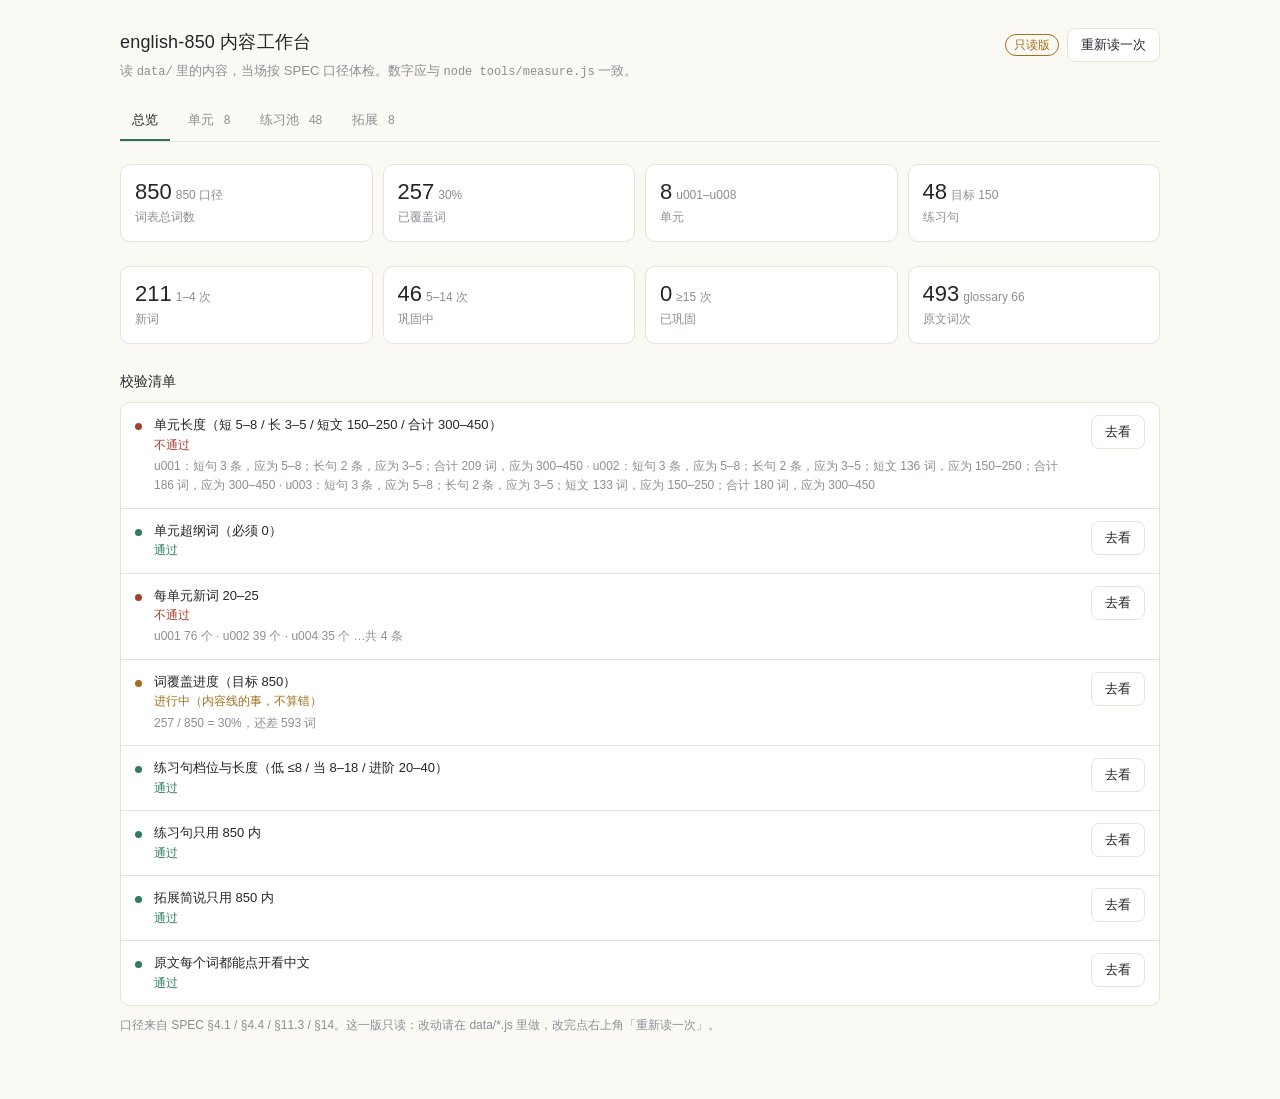
==== admin.html @ 1ea9551f "feat(v9.7): 工作台移到根目录并容错读 data/；练习屏去标题去说明、屏底改谚语+按钮；发音方案入库" ====
<!doctype html>
<html lang="zh-CN">
<head>
<meta charset="utf-8">
<meta name="viewport" content="width=device-width, initial-scale=1">
<title>english-850 内容工作台（只读）</title>
<style>
:root {
  --bg: #fbf9f4;
  --card: #ffffff;
  --ink: #23262a;
  --muted: #8a8f96;
  --line: #e8e3d8;
  --soft: #f2efe7;
  --accent: #2f6f5e;
  --ok: #2f7d5d;
  --ok-bg: #e8f3ee;
  --warn: #a2701c;
  --warn-bg: #fbf1de;
  --bad: #a8402f;
  --bad-bg: #fbeae6;
}
@media (prefers-color-scheme: dark) {
  :root {
    --bg: #17191c; --card: #1d2024; --ink: #e7e4de; --muted: #93999f; --line: #2a2e34;
    --soft: #202429; --accent: #6cc09a; --ok: #6cc09a; --ok-bg: #1b2a24;
    --warn: #d9a154; --warn-bg: #2b2418; --bad: #e08b7b; --bad-bg: #2c1f1c;
  }
}
* { box-sizing: border-box; }
html, body { margin: 0; background: var(--bg); color: var(--ink); }
body {
  font-family: -apple-system, "Segoe UI", "PingFang SC", "Microsoft YaHei", sans-serif;
  font-size: 14px;
  line-height: 1.6;
  -webkit-text-size-adjust: 100%;
}
.wrap { max-width: 1080px; margin: 0 auto; padding: 28px 20px 64px; }

h1 { font-size: 18px; font-weight: 500; margin: 0 0 4px; letter-spacing: .01em; }
.sub { color: var(--muted); font-size: 13px; margin: 0; }
.top { display: flex; align-items: flex-start; gap: 16px; flex-wrap: wrap; margin-bottom: 20px; }
.top-act { margin-left: auto; display: flex; gap: 8px; align-items: center; }
.tag {
  display: inline-block; padding: 1px 8px; border-radius: 999px;
  font-size: 12px; line-height: 18px; border: 1px solid var(--line); color: var(--muted);
}
.tag-ro { color: var(--warn); border-color: var(--warn); }

button {
  font-family: inherit; font-size: 13px; color: var(--ink);
  background: var(--card); border: 1px solid var(--line);
  border-radius: 8px; padding: 7px 13px; cursor: pointer;
}
button:hover { border-color: var(--muted); }
button:active { background: var(--soft); }

.tabs { display: flex; gap: 6px; flex-wrap: wrap; border-bottom: 1px solid var(--line); margin-bottom: 22px; }
.tab {
  border: 0; border-bottom: 2px solid transparent; border-radius: 0;
  background: transparent; color: var(--muted); padding: 9px 12px 10px;
}
.tab[aria-selected="true"] { color: var(--ink); border-bottom-color: var(--accent); }
.tab .n { color: var(--muted); font-size: 12px; margin-left: 6px; }

.stats { display: grid; grid-template-columns: repeat(auto-fit, minmax(150px, 1fr)); gap: 10px; margin-bottom: 24px; }
.stat { background: var(--card); border: 1px solid var(--line); border-radius: 10px; padding: 13px 14px; }
.stat b { display: block; font-size: 22px; font-weight: 500; line-height: 1.25; }
.stat span { color: var(--muted); font-size: 12px; }
.stat em { font-style: normal; color: var(--muted); font-size: 12px; margin-left: 4px; }

h2 { font-size: 14px; font-weight: 500; margin: 26px 0 10px; }
h2 .hint { color: var(--muted); font-weight: 400; font-size: 12px; margin-left: 8px; }

.rules { border: 1px solid var(--line); border-radius: 10px; overflow: hidden; background: var(--card); }
.rule { display: flex; gap: 12px; padding: 12px 14px; border-bottom: 1px solid var(--line); align-items: flex-start; }
.rule:last-child { border-bottom: 0; }
.rule .dot { flex: 0 0 auto; width: 7px; height: 7px; border-radius: 50%; margin-top: 8px; background: var(--muted); }
.rule.ok .dot { background: var(--ok); }
.rule.bad .dot { background: var(--bad); }
.rule.todo .dot { background: var(--warn); }
.rule .body { flex: 1; min-width: 0; }
.rule .name { font-size: 13px; }
.rule .state { font-size: 12px; color: var(--muted); }
.rule.ok .state { color: var(--ok); }
.rule.bad .state { color: var(--bad); }
.rule.todo .state { color: var(--warn); }
.rule .detail { color: var(--muted); font-size: 12px; margin-top: 2px; word-break: break-word; }
.rule .go { flex: 0 0 auto; }

.tablewrap { border: 1px solid var(--line); border-radius: 10px; background: var(--card); overflow-x: auto; }
table { border-collapse: collapse; width: 100%; font-size: 13px; }
th, td { padding: 9px 10px; text-align: left; border-bottom: 1px solid var(--line); vertical-align: top; }
th { font-weight: 500; color: var(--muted); font-size: 12px; white-space: nowrap; background: var(--soft); }
tr:last-child td { border-bottom: 0; }
td.num, th.num { text-align: right; font-variant-numeric: tabular-nums; white-space: nowrap; }
td.id { font-variant-numeric: tabular-nums; color: var(--muted); white-space: nowrap; }
tr.row { cursor: pointer; }
tr.row:hover td { background: var(--soft); }
tr.row.bad td:first-child { box-shadow: inset 2px 0 0 var(--bad); }
td.bad { color: var(--bad); font-weight: 500; }
td.ok { color: var(--ok); }
td.nw { white-space: nowrap; }
td .why { display: block; color: var(--muted); font-size: 11px; font-weight: 400; }
tr.detail td { background: var(--soft); font-size: 12px; color: var(--muted); }
tr.detail[hidden] { display: none; }
.chips { display: flex; flex-wrap: wrap; gap: 5px; margin: 4px 0 8px; }
.chip { border: 1px solid var(--line); border-radius: 6px; padding: 1px 7px; font-size: 12px; background: var(--card); color: var(--ink); }
.chip.bad { color: var(--bad); border-color: var(--bad); }
.dlabel { color: var(--ink); font-size: 12px; }
.probs { margin: 0 0 8px; padding-left: 16px; }
.probs li { margin-bottom: 2px; }
.probs li.bad { color: var(--bad); }

.filters { display: flex; gap: 6px; flex-wrap: wrap; margin-bottom: 12px; align-items: center; }
.filters .lbl { color: var(--muted); font-size: 12px; margin-right: 2px; }
.fchip { padding: 5px 11px; font-size: 12px; }
.fchip[aria-pressed="true"] { border-color: var(--accent); color: var(--accent); }
.empty { color: var(--muted); font-size: 13px; padding: 18px 2px; }
.err { background: var(--bad-bg); border: 1px solid var(--bad); color: var(--ink); border-radius: 10px; padding: 16px 18px; }
.err b { color: var(--bad); }
.note { color: var(--muted); font-size: 12px; margin: 10px 0 0; }
.mono { font-family: ui-monospace, "Cascadia Mono", Consolas, monospace; font-size: 12px; }
.en { color: var(--ink); }
.zh { color: var(--muted); }
</style>
</head>
<body>
<div class="wrap">
  <div class="top">
    <div>
      <h1>english-850 内容工作台</h1>
      <p class="sub">读 <span class="mono">data/</span> 里的内容，当场按 SPEC 口径体检。数字应与 <span class="mono">node tools/measure.js</span> 一致。</p>
    </div>
    <div class="top-act">
      <span class="tag tag-ro">只读版</span>
      <button id="btn-reload" type="button">重新读一次</button>
    </div>
  </div>

  <div class="tabs" role="tablist" id="tabs">
    <button class="tab" role="tab" data-view="overview" aria-selected="true" type="button">总览</button>
    <button class="tab" role="tab" data-view="unit" aria-selected="false" type="button">单元 <span class="n" id="n-unit"></span></button>
    <button class="tab" role="tab" data-view="ex" aria-selected="false" type="button">练习池 <span class="n" id="n-ex"></span></button>
    <button class="tab" role="tab" data-view="extra" aria-selected="false" type="button">拓展 <span class="n" id="n-extra"></span></button>
  </div>

  <div id="view"></div>
</div>

<script>
(function () {
  "use strict";

  var view = document.getElementById("view");

  function el(tag, cls, text) {
    var e = document.createElement(tag);
    if (cls) e.className = cls;
    if (text != null) e.textContent = text;
    return e;
  }

  function stat(value, label, sub) {
    var d = el("div", "stat");
    var b = el("b", null, value);
    if (sub) b.appendChild(el("em", null, sub));
    d.appendChild(b);
    d.appendChild(el("span", null, label));
    return d;
  }

  // ---------- 数据 ----------
  function missing() {
    var box = el("div", "err");
    box.appendChild(el("b", null, "读不到 data/（内容文件没加载上来）。"));

    var p1 = el("p");
    p1.textContent = "先说原因：网页不许跨文件读本地磁盘，能不能读到 data/ 取决于「怎么打开」这个页面，不取决于文件放在哪。";
    box.appendChild(p1);

    var ul = el("ul");
    ul.style.margin = "8px 0 10px";
    ul.style.paddingLeft = "18px";

    var li1 = el("li");
    li1.appendChild(el("b", null, "用 Chrome / Edge 双击打开这个文件"));
    li1.appendChild(document.createTextNode("（最省事，推荐）。路径在你机器上应该是："));
    var code = el("div", "mono");
    code.style.margin = "4px 0";
    code.textContent = "C:\\Users\\lichl\\WorkBuddy\\spaces\\2026_11_25_14-14-35\\english-850\\admin.html";
    li1.appendChild(code);
    ul.appendChild(li1);

    var li2 = el("li");
    li2.appendChild(el("b", null, "或者在项目目录起个本地服务"));
    var c2 = el("div", "mono");
    c2.style.margin = "4px 0";
    c2.textContent = "cd english-850\npython -m http.server 8080";
    li2.appendChild(c2);
    li2.appendChild(document.createTextNode("然后开 http://localhost:8080/admin.html"));
    ul.appendChild(li2);

    box.appendChild(ul);

    var p3 = el("p");
    p3.textContent = "如果你是点右侧预览面板打开的这个报错：面板只把当前这一个文件拿给浏览器看，同目录的 data/ 拿不到，这是面板的限制，不是文件坏了。换成上面两种方式任一种即可。";
    box.appendChild(p3);

    var p4 = el("p");
    p4.textContent = "还不行就核对两点：① admin.html 与 data/ 是同级（都在 english-850 根目录）；② data/words.js、data/units.js 确实存在。";
    box.appendChild(p4);
    return box;
  }

  function boot() {
    if (!window.Checks || !window.UNITS || !window.WORDS) {
      view.innerHTML = "";
      view.appendChild(missing());
      return;
    }

    var lk = window.Checks.makeLookup({
      WORDS: window.WORDS,
      WORD_FORMS: window.WORD_FORMS,
      WORD_ALLOWED: window.WORD_ALLOWED,
      WORD_DEVIATION: window.WORD_DEVIATION,
      GLOSSARY: window.GLOSSARY,
      CONTRACTIONS: window.CONTRACTIONS
    });

    var U = window.Checks.checkUnits(window.UNITS, lk);
    var E = window.Checks.checkExercises(window.EXERCISES || [], lk);
    var X = window.Checks.checkExtras(window.EXTRAS || {}, lk);
    var R = window.Checks.rules(U, E, X);

    // 解锁课时：直接用网页那套逻辑，不另写一份（SPEC §14.7）
    var unlock = {};
    try {
      var table = (window.Exercises && window.Exercises.unlockTable()) || [];
      table.forEach(function (t) { unlock[t.id] = t.unit; });
    } catch (e) { /* 拿不到就显示 — */ }

    var state = { view: "overview", filter: "all", level: "all", open: {} };

    // 视图可以直接用地址栏锚点定位：#unit / #ex / #extra（也能当书签）
    var HASHES = { overview: 1, unit: 1, ex: 1, extra: 1 };
    var h0 = (window.location.hash || "").replace("#", "");
    if (HASHES[h0]) state.view = h0;

    document.getElementById("n-unit").textContent = String(U.rows.length);
    document.getElementById("n-ex").textContent = String(E.total);
    document.getElementById("n-extra").textContent = String(X.rows.length);

    var tabs = document.getElementById("tabs");
    tabs.addEventListener("click", function (e) {
      var b = e.target.closest ? e.target.closest(".tab") : null;
      if (!b) return;
      go(b.getAttribute("data-view"));
    });

    function go(name) {
      state.view = name;
      Array.prototype.forEach.call(tabs.children, function (b) {
        b.setAttribute("aria-selected", b.getAttribute("data-view") === name ? "true" : "false");
      });
      if (window.location.hash !== "#" + name) window.location.hash = name;
      render();
    }

    window.addEventListener("hashchange", function () {
      var h = (window.location.hash || "").replace("#", "");
      if (HASHES[h] && h !== state.view) go(h);
    });

    document.getElementById("btn-reload").addEventListener("click", function () {
      window.location.reload();
    });

    // ---------- 总览 ----------
    function viewOverview() {
      var box = el("div");

      var grid = el("div", "stats");
      grid.appendChild(stat(String(U.wordTotal), "词表总词数", "850 口径"));
      grid.appendChild(stat(U.coveredCount, "已覆盖词", U.pct + "%"));
      grid.appendChild(stat(U.rows.length, "单元", "u001–u" + String(U.rows.length).padStart(3, "0")));
      grid.appendChild(stat(E.total, "练习句", "目标 150"));
      box.appendChild(grid);

      var st = el("div", "stats");
      st.appendChild(stat(String(U.state.fresh), "新词", "1–4 次"));
      st.appendChild(stat(String(U.state.mid), "巩固中", "5–14 次"));
      st.appendChild(stat(String(U.state.firm), "已巩固", "≥15 次"));
      st.appendChild(stat(String(X.stdTotal), "原文词次", "glossary " + X.viaGlossary));
      box.appendChild(st);

      box.appendChild(el("h2", null, "校验清单"));
      var rules = el("div", "rules");
      R.forEach(function (r) {
        var cls = r.todo ? "todo" : (r.pass ? "ok" : "bad");
        var row = el("div", "rule " + cls);
        row.appendChild(el("i", "dot"));
        var body = el("div", "body");
        body.appendChild(el("div", "name", r.name));
        body.appendChild(el("div", "state", r.todo ? "进行中（内容线的事，不算错）" : (r.pass ? "通过" : "不通过")));
        if (r.detail && r.detail.length) {
          var d = el("div", "detail");
          d.textContent = r.detail.length > 3
            ? r.detail.slice(0, 3).join(" · ") + " …共 " + r.detail.length + " 条"
            : r.detail.join(" · ");
          body.appendChild(d);
        }
        row.appendChild(body);
        var btn = el("button", "go", "去看");
        btn.type = "button";
        btn.addEventListener("click", function () { go(r.go); });
        row.appendChild(btn);
        rules.appendChild(row);
      });
      box.appendChild(rules);

      var note = el("p", "note");
      note.textContent = "口径来自 SPEC §4.1 / §4.4 / §11.3 / §14。这一版只读：改动请在 data/*.js 里做，改完点右上角「重新读一次」。";
      box.appendChild(note);
      return box;
    }

    // ---------- 单元 ----------
    function cellNum(v, ok, why) {
      var td = el("td", "num" + (ok ? "" : " bad"), String(v));
      if (!ok && why) td.appendChild(el("span", "why", why));
      return td;
    }

    function viewUnits() {
      var box = el("div");
      box.appendChild(el("h2", null, "单元体检", "短句 5–8 · 长句 3–5 · 短文 150–250 词 · 合计 300–450 词 · 超纲 0 · 新词 20–25"));

      var wrap = el("div", "tablewrap");
      var t = el("table");
      var thead = el("thead");
      var hr = el("tr");
      ["单元", "主题", "短句", "长句", "短文段", "短文词", "合计", "去重", "新词", "超纲", "状态"].forEach(function (h, i) {
        var th = el("th", i >= 2 && i <= 9 ? "num" : null, h);
        hr.appendChild(th);
      });
      thead.appendChild(hr);
      t.appendChild(thead);

      var tb = el("tbody");
      U.rows.forEach(function (r) {
        var tr = el("tr", "row" + (r.problems.length ? " bad" : ""));
        tr.appendChild(el("td", "id", r.id));
        tr.appendChild(el("td", null, r.name));
        tr.appendChild(cellNum(r.short, r.short >= 5 && r.short <= 8, "应 5–8"));
        tr.appendChild(cellNum(r.long, r.long >= 3 && r.long <= 5, "应 3–5"));
        tr.appendChild(cellNum(r.para, true));
        tr.appendChild(cellNum(r.passWords, r.passWords >= 150 && r.passWords <= 250, "应 150–250"));
        tr.appendChild(cellNum(r.total, r.total >= 300 && r.total <= 450, "应 300–450"));
        tr.appendChild(cellNum(r.uniq, true));
        tr.appendChild(cellNum(r.fresh.length, r.fresh.length >= 20 && r.fresh.length <= 25, "应 20–25"));
        tr.appendChild(cellNum(r.missing.length, r.missing.length === 0, r.missing.length ? "要 0" : ""));
        var st = el("td", null);
        if (!r.problems.length) { st.textContent = "✓"; st.className = "ok"; }
        else { st.textContent = r.problems.length + " 项"; st.className = "bad"; }
        tr.appendChild(st);

        tr.addEventListener("click", function () {
          var i = U.rows.indexOf(r);
          state.open[i] = !state.open[i];
          render();
        });
        tb.appendChild(tr);

        if (state.open[U.rows.indexOf(r)]) {
          var dtr = el("tr", "detail");
          var td = el("td");
          td.setAttribute("colspan", "11");

          if (r.problems.length) {
            var ul = el("ul", "probs");
            r.problems.forEach(function (p) {
              ul.appendChild(el("li", p.type === "missing" ? "bad" : null, p.text));
            });
            td.appendChild(ul);
          } else {
            td.appendChild(el("div", null, "这个单元各项都合规。"));
          }

          if (r.fresh.length) {
            td.appendChild(el("div", "dlabel", "本单元新词 " + r.fresh.length + " 个（按单元顺序首次出现）"));
            var chips = el("div", "chips");
            r.fresh.forEach(function (w) { chips.appendChild(el("span", "chip", w)); });
            td.appendChild(chips);
          }
          if (r.missing.length) {
            td.appendChild(el("div", "dlabel", "超纲词"));
            var mc = el("div", "chips");
            r.missing.forEach(function (m) { mc.appendChild(el("span", "chip bad", m.w + " ×" + m.n)); });
            td.appendChild(mc);
          }
          td.appendChild(el("div", "dlabel", "短文标题：" + (r.title || "—") + " · 允许项 " + r.allowed + " 次 · 偏离词 " + r.deviation + " 次"));

          dtr.appendChild(td);
          tb.appendChild(dtr);
        }
      });
      t.appendChild(tb);
      wrap.appendChild(t);
      box.appendChild(wrap);
      box.appendChild(el("p", "note", "点任意一行看明细（新词 / 超纲 / 具体不合规项）。"));
      return box;
    }

    // ---------- 练习池 ----------
    var LEVEL_NAME = { low: "低阶", mid: "当阶", high: "进阶" };

    function viewEx() {
      var box = el("div");
      box.appendChild(el("h2", null, "练习池", "低 ≤8 词 / 当 8–18 词 / 进阶 20–40 词 · 只用 850 内 · 目标 150 句"));

      var filt = el("div", "filters");
      filt.appendChild(el("span", "lbl", "看"));
      [["all", "全部 " + E.total], ["bad", "有问题 " + E.badRows.length], ["lock", "未解锁 " + countNever()]].forEach(function (p) {
        var b = el("button", "fchip", p[1]);
        b.type = "button";
        b.setAttribute("aria-pressed", state.filter === p[0] ? "true" : "false");
        b.addEventListener("click", function () { state.filter = p[0]; render(); });
        filt.appendChild(b);
      });
      filt.appendChild(el("span", "lbl", "档位"));
      [["all", "全部"], ["low", "低阶 " + E.byLevel.low], ["mid", "当阶 " + E.byLevel.mid], ["high", "进阶 " + E.byLevel.high]].forEach(function (p) {
        var b = el("button", "fchip", p[1]);
        b.type = "button";
        b.setAttribute("aria-pressed", state.level === p[0] ? "true" : "false");
        b.addEventListener("click", function () { state.level = p[0]; render(); });
        filt.appendChild(b);
      });
      box.appendChild(filt);

      function countNever() {
        return E.rows.filter(function (r) { return unlock[r.id] === null || unlock[r.id] === undefined; }).length;
      }

      var rows = E.rows.filter(function (r) {
        if (state.level !== "all" && r.level !== state.level) return false;
        if (state.filter === "bad") return r.problems.length > 0;
        if (state.filter === "lock") return unlock[r.id] === null || unlock[r.id] === undefined;
        return true;
      });

      var wrap = el("div", "tablewrap");
      var t = el("table");
      var thead = el("thead");
      var hr = el("tr");
      ["编号", "档位", "词数", "句数", "解锁", "英文", "中文", "状态"].forEach(function (h, i) {
        hr.appendChild(el("th", i === 2 || i === 3 ? "num" : null, h));
      });
      thead.appendChild(hr);
      t.appendChild(thead);

      var tb = el("tbody");
      rows.forEach(function (r) {
        var tr = el("tr", "row" + (r.problems.length ? " bad" : ""));
        tr.appendChild(el("td", "id", r.id));
        tr.appendChild(el("td", "nw", LEVEL_NAME[r.level] || (r.level || "—")));
        var okW = !r.problems.some(function (p) { return p.type === "level" && /词/.test(p.text); });
        tr.appendChild(cellNum(r.words, okW));
        tr.appendChild(cellNum(r.sentences, true));

        var u = unlock[r.id];
        var tdU = el("td", "id nw");
        if (u === null || u === undefined) { tdU.textContent = "等内容"; tdU.style.color = "var(--warn)"; }
        else tdU.textContent = "u" + String(u + 1).padStart(3, "0");
        tr.appendChild(tdU);

        tr.appendChild(el("td", "en", r.en));
        tr.appendChild(el("td", "zh", r.zh));

        var st = el("td");
        if (!r.problems.length) st.textContent = "✓";
        else {
          st.className = "bad";
          st.textContent = r.problems.map(function (p) { return p.text; }).join("；");
        }
        tr.appendChild(st);
        tb.appendChild(tr);
      });
      t.appendChild(tb);
      wrap.appendChild(t);
      box.appendChild(wrap);

      if (!rows.length) box.appendChild(el("div", "empty", "这个筛选下没有句子。"));
      box.appendChild(el("p", "note", "「解锁」= 这句里最晚出现的那个词在第几课（SPEC §14.7）。显示「等内容」= 还有词没被任何单元覆盖。"));
      return box;
    }

    // ---------- 拓展 ----------
    function viewExtra() {
      var box = el("div");
      box.appendChild(el("h2", null, "课外拓展", "简说只用 850 内 · 原文不限词但每个词都要能点开中文"));

      var wrap = el("div", "tablewrap");
      var t = el("table");
      var hr = el("tr");
      ["单元", "标题", "简说段", "简说词", "简说超纲", "原文字次", "glossary", "未注解"].forEach(function (h, i) {
        hr.appendChild(el("th", i >= 2 ? "num" : null, h));
      });
      var thead = el("thead");
      thead.appendChild(hr);
      t.appendChild(thead);

      var tb = el("tbody");
      X.rows.forEach(function (r) {
        var bad = r.simpleBad.length || r.stdMissing.length;
        var tr = el("tr", "row" + (bad ? " bad" : ""));
        tr.appendChild(el("td", "id", r.id));
        tr.appendChild(el("td", null, r.title || "—"));
        tr.appendChild(cellNum(r.blocks, true));
        tr.appendChild(cellNum(r.simpleWords, true));
        tr.appendChild(cellNum(r.simpleBad.length, r.simpleBad.length === 0));
        tr.appendChild(cellNum(r.stdWords, true));
        tr.appendChild(cellNum(r.stdGloss, true));
        tr.appendChild(cellNum(r.stdMissing.length, r.stdMissing.length === 0));
        tb.appendChild(tr);

        if (bad) {
          var dtr = el("tr", "detail");
          var td = el("td");
          td.setAttribute("colspan", "8");
          if (r.simpleBad.length) {
            td.appendChild(el("div", "dlabel", "简说里超纲（简说必须 850 内）"));
            var c1 = el("div", "chips");
            r.simpleBad.forEach(function (w) { c1.appendChild(el("span", "chip bad", w)); });
            td.appendChild(c1);
          }
          if (r.stdMissing.length) {
            td.appendChild(el("div", "dlabel", "原文里点开没有中文（补进 data/glossary.js）"));
            var c2 = el("div", "chips");
            r.stdMissing.forEach(function (w) { c2.appendChild(el("span", "chip bad", w)); });
            td.appendChild(c2);
          }
          dtr.appendChild(td);
          tb.appendChild(dtr);
        }
      });
      t.appendChild(tb);
      wrap.appendChild(t);
      box.appendChild(wrap);

      box.appendChild(el("p", "note", "原文共 " + X.stdTotal + " 词次，其中 " + X.viaGlossary + " 次靠 glossary 兜住。这一项要求「点开有中文」，不要求 850 内。"));
      return box;
    }

    function render() {
      view.innerHTML = "";
      if (state.view === "overview") view.appendChild(viewOverview());
      else if (state.view === "unit") view.appendChild(viewUnits());
      else if (state.view === "ex") view.appendChild(viewEx());
      else view.appendChild(viewExtra());
      window.scrollTo(0, 0);
    }

    render();
  }

  // ---- 载入器 ----
  // 为什么要自己载：<script src> 是相对路径，页面被"单个文件"方式打开时（预览面板）
  // 相对路径会落到别的地方。这里按顺序试几个可能的 data/ 位置，全失败也照样渲染，只显示说明卡。
  var DATA_BASES = ["data/", "./data/", "../data/", "../../english-850/data/"];
  var DATA_FILES = ["words.js", "glossary.js", "contractions.js", "units.js", "extras.js", "exercises.js"];
  var FIXED = ["js/exercises.js", "tools/checks.js"];

  function script(src, ok, fail) {
    var s = document.createElement("script");
    s.src = src;
    s.onload = ok;
    s.onerror = fail;
    document.head.appendChild(s);
  }

  function seq(list, done) {
    var i = 0;
    (function next() {
      if (i >= list.length) { done(); return; }
      var f = list[i++];
      script(f, next, next);
    })();
  }

  function loadData(bi, done) {
    if (bi >= DATA_BASES.length) { done(); return; }
    var base = DATA_BASES[bi];
    script(base + "words.js", function () {
      seq(DATA_FILES.slice(1).map(function (f) { return base + f; }), done);
    }, function () {
      loadData(bi + 1, done);
    });
  }

  function start() {
    loadData(0, function () {
      seq(FIXED, function () { boot(); });
    });
  }

  if (document.readyState === "loading") document.addEventListener("DOMContentLoaded", start);
  else start();
})();
</script>
</body>
</html>
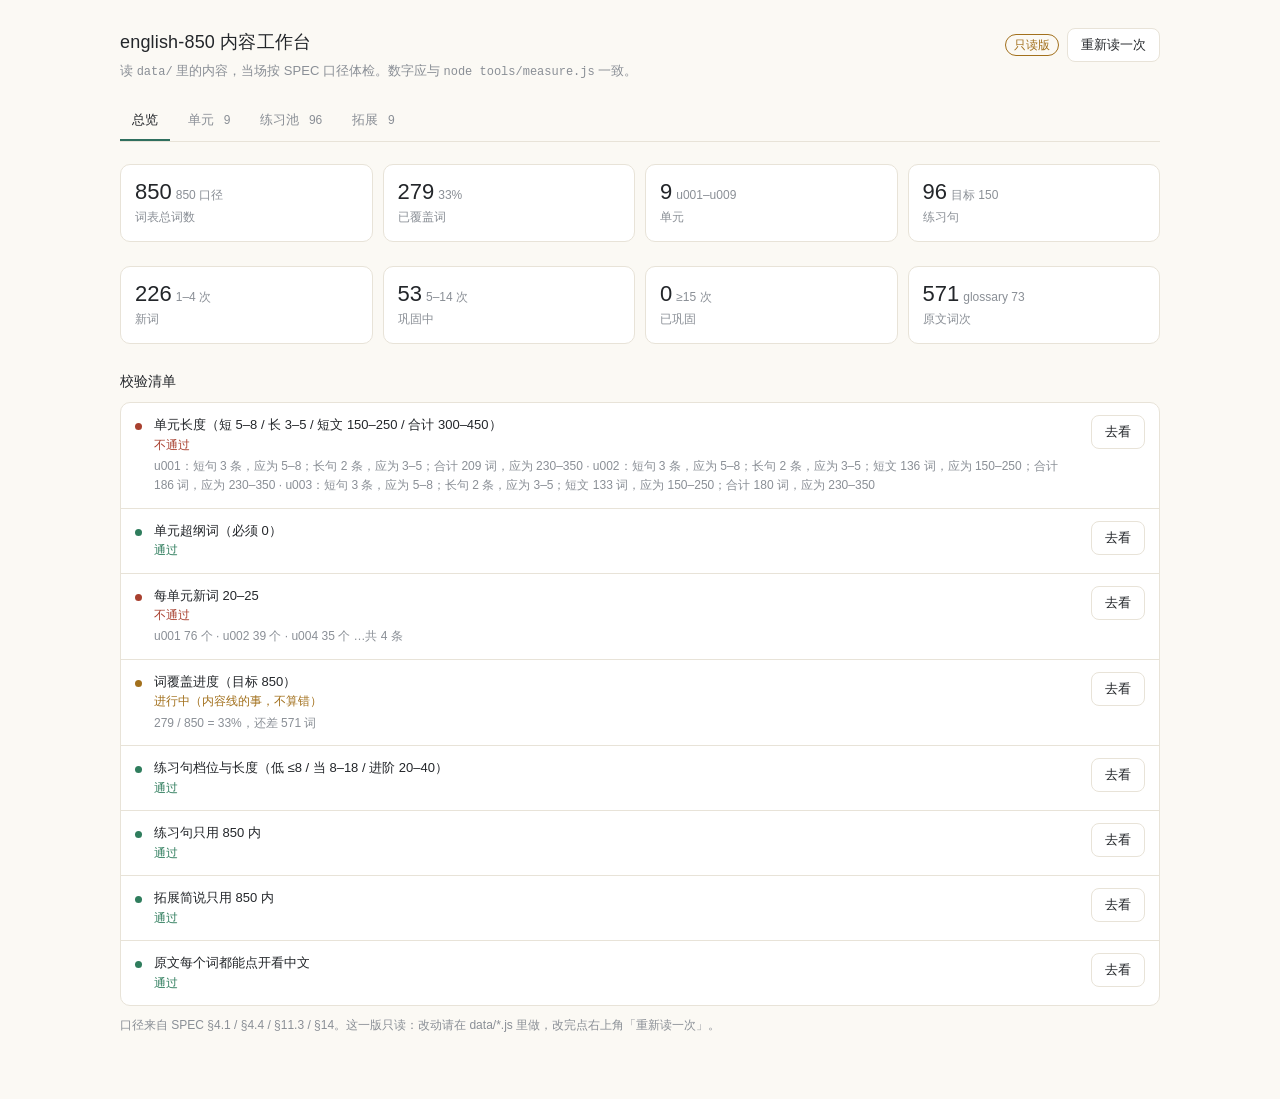
==== commit 23756194: "content(v10.0): u009 小店与订单 / 练习池 96 句 / 词汇总表生成器 / 原文来源改 5:3:2" ====
--- a/admin.html
+++ b/admin.html
@@ -3,6 +3,7 @@
 <head>
 <meta charset="utf-8">
 <meta name="viewport" content="width=device-width, initial-scale=1">
+<meta name="robots" content="noindex, nofollow">
 <title>english-850 内容工作台（只读）</title>
 <style>
 :root {
@@ -335,7 +336,7 @@
 
     function viewUnits() {
       var box = el("div");
-      box.appendChild(el("h2", null, "单元体检", "短句 5–8 · 长句 3–5 · 短文 150–250 词 · 合计 300–450 词 · 超纲 0 · 新词 20–25"));
+      box.appendChild(el("h2", null, "单元体检", "短句 5–8 · 长句 3–5 · 短文目标 150–180 词（校验 150–250）· 合计目标 240–300（校验 230–350）· 超纲 0 · 新词 20–25"));
 
       var wrap = el("div", "tablewrap");
       var t = el("table");
@@ -356,8 +357,8 @@
         tr.appendChild(cellNum(r.short, r.short >= 5 && r.short <= 8, "应 5–8"));
         tr.appendChild(cellNum(r.long, r.long >= 3 && r.long <= 5, "应 3–5"));
         tr.appendChild(cellNum(r.para, true));
-        tr.appendChild(cellNum(r.passWords, r.passWords >= 150 && r.passWords <= 250, "应 150–250"));
-        tr.appendChild(cellNum(r.total, r.total >= 300 && r.total <= 450, "应 300–450"));
+        tr.appendChild(cellNum(r.passWords, r.passWords >= 150 && r.passWords <= 250, "目标 150–180"));
+        tr.appendChild(cellNum(r.total, r.total >= 230 && r.total <= 350, "目标 240–300"));
         tr.appendChild(cellNum(r.uniq, true));
         tr.appendChild(cellNum(r.fresh.length, r.fresh.length >= 20 && r.fresh.length <= 25, "应 20–25"));
         tr.appendChild(cellNum(r.missing.length, r.missing.length === 0, r.missing.length ? "要 0" : ""));
